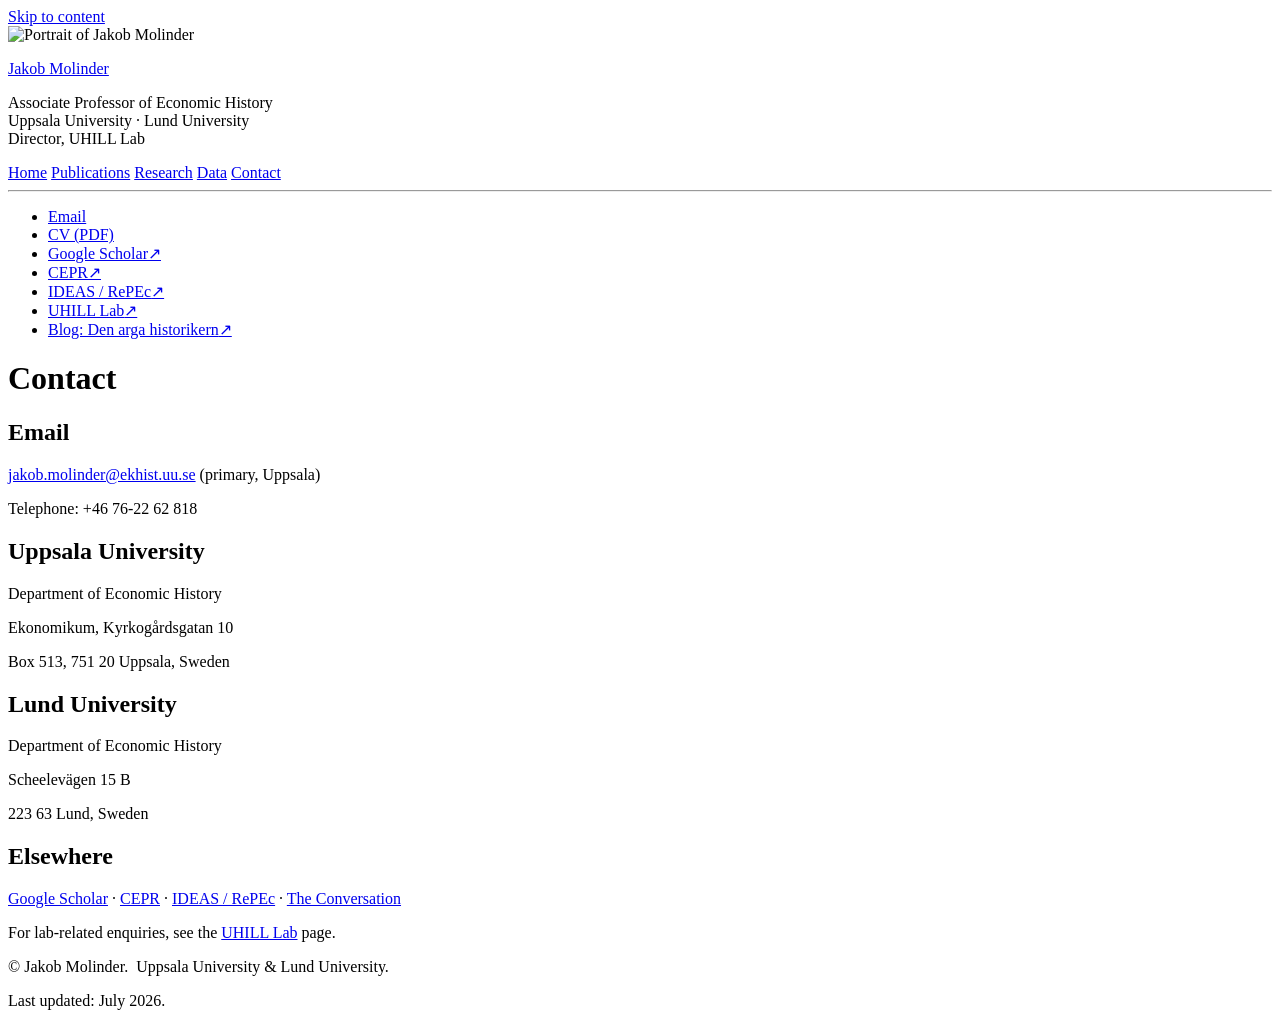
==== contact.html @ 1388107c "Retarget site to GitHub Pages URL; add .nojekyll Co-Authored-By: Claude Opus 4.8 (1M context) <norep" ====
<!DOCTYPE html>
<html lang="en">
<head>
  <meta charset="utf-8">
  <meta name="viewport" content="width=device-width, initial-scale=1">
  <title>Contact — Jakob Molinder</title>
  <meta name="description" content="Contact details for Jakob Molinder, Department of Economic History, Uppsala University and Lund University.">
  <link rel="canonical" href="https://jakobmolinder-uu.github.io/contact.html">
  <link rel="icon" href="assets/img/favicon.svg" type="image/svg+xml">
  <link rel="icon" href="assets/img/favicon-48.png" sizes="48x48">
  <link rel="apple-touch-icon" href="assets/img/apple-touch-icon.png">
  <meta name="twitter:card" content="summary">
  <link rel="stylesheet" href="css/style.css">
  <meta property="og:type" content="website">
  <meta property="og:title" content="Contact — Jakob Molinder">
  <meta property="og:url" content="https://jakobmolinder-uu.github.io/contact.html">
  <meta property="og:description" content="Contact details for Jakob Molinder, Department of Economic History, Uppsala University and Lund University.">
  <meta property="og:image" content="https://jakobmolinder-uu.github.io/assets/img/jakob-molinder.jpg">
</head>
<body>
<a class="skip" href="#main">Skip to content</a>
<div class="layout">

  <aside class="sidebar">
    <img class="sidebar__photo" src="assets/img/jakob-molinder.jpg" alt="Portrait of Jakob Molinder" width="190" height="190">
    <p class="sidebar__name"><a href="index.html">Jakob Molinder</a></p>
    <p class="sidebar__title">
      <span class="role">Associate Professor of Economic History</span><br>
      Uppsala University &middot; Lund University<br>
      Director, UHILL Lab
    </p>
    <nav class="nav" aria-label="Primary">
      <a href="index.html">Home</a>
      <a href="publications.html">Publications</a>
      <a href="research.html">Research</a>
      <a href="data.html">Data</a>
      <a href="contact.html" class="is-active">Contact</a>
    </nav>
    <hr class="sidebar__divider">
    <ul class="links">
      <li><a href="mailto:jakob.molinder@ekhist.uu.se">Email</a></li>
      <li><a href="assets/cv.pdf">CV (PDF)</a></li>
      <li><a href="https://scholar.google.se/citations?user=_pGQ968AAAAJ&hl=en" rel="noopener">Google Scholar<span class="ext">&#8599;</span></a></li>
      <li><a href="https://cepr.org/about/people/jakob-molinder" rel="noopener">CEPR<span class="ext">&#8599;</span></a></li>
      <li><a href="https://ideas.repec.org/f/pmo867.html" rel="noopener">IDEAS / RePEc<span class="ext">&#8599;</span></a></li>
      <li><a href="https://www.uu.se/en/research/uppsala-history-of-inequality-and-labor-lab" rel="noopener">UHILL Lab<span class="ext">&#8599;</span></a></li>
      <li><a href="https://denargahistorikern.com/" rel="noopener">Blog: Den arga historikern<span class="ext">&#8599;</span></a></li>
    </ul>
  </aside>

  <main class="content" id="main">
    <h1 class="page-title">Contact</h1>

    <div class="contact-block">
      <h2>Email</h2>
      <p><a href="mailto:jakob.molinder@ekhist.uu.se">jakob.molinder@ekhist.uu.se</a> (primary, Uppsala)</p>
      <p class="muted">Telephone: +46 76-22 62 818</p>
    </div>

    <div class="contact-block">
      <h2>Uppsala University</h2>
      <p>Department of Economic History</p>
      <p>Ekonomikum, Kyrkogårdsgatan 10</p>
      <p>Box 513, 751 20 Uppsala, Sweden</p>
    </div>

    <div class="contact-block">
      <h2>Lund University</h2>
      <p>Department of Economic History</p>
      <p>Scheelevägen 15 B</p>
      <p>223 63 Lund, Sweden</p>
    </div>

    <div class="contact-block">
      <h2>Elsewhere</h2>
      <p>
        <a href="https://scholar.google.se/citations?user=_pGQ968AAAAJ&hl=en" rel="noopener">Google Scholar</a> &middot;
        <a href="https://cepr.org/about/people/jakob-molinder" rel="noopener">CEPR</a> &middot;
        <a href="https://ideas.repec.org/f/pmo867.html" rel="noopener">IDEAS / RePEc</a> &middot;
        <a href="https://theconversation.com/profiles/jakob-molinder-1233093" rel="noopener">The Conversation</a>
      </p>
      <p>For lab-related enquiries, see the
      <a href="https://www.uu.se/en/research/uppsala-history-of-inequality-and-labor-lab" rel="noopener">UHILL&nbsp;Lab</a> page.</p>
    </div>

    <footer class="footer">
      <p>&copy; Jakob Molinder. &nbsp;Uppsala University &amp; Lund University.</p>
      <p>Last updated: July 2026.</p>
    </footer>

  </main>
</div>
</body>
</html>
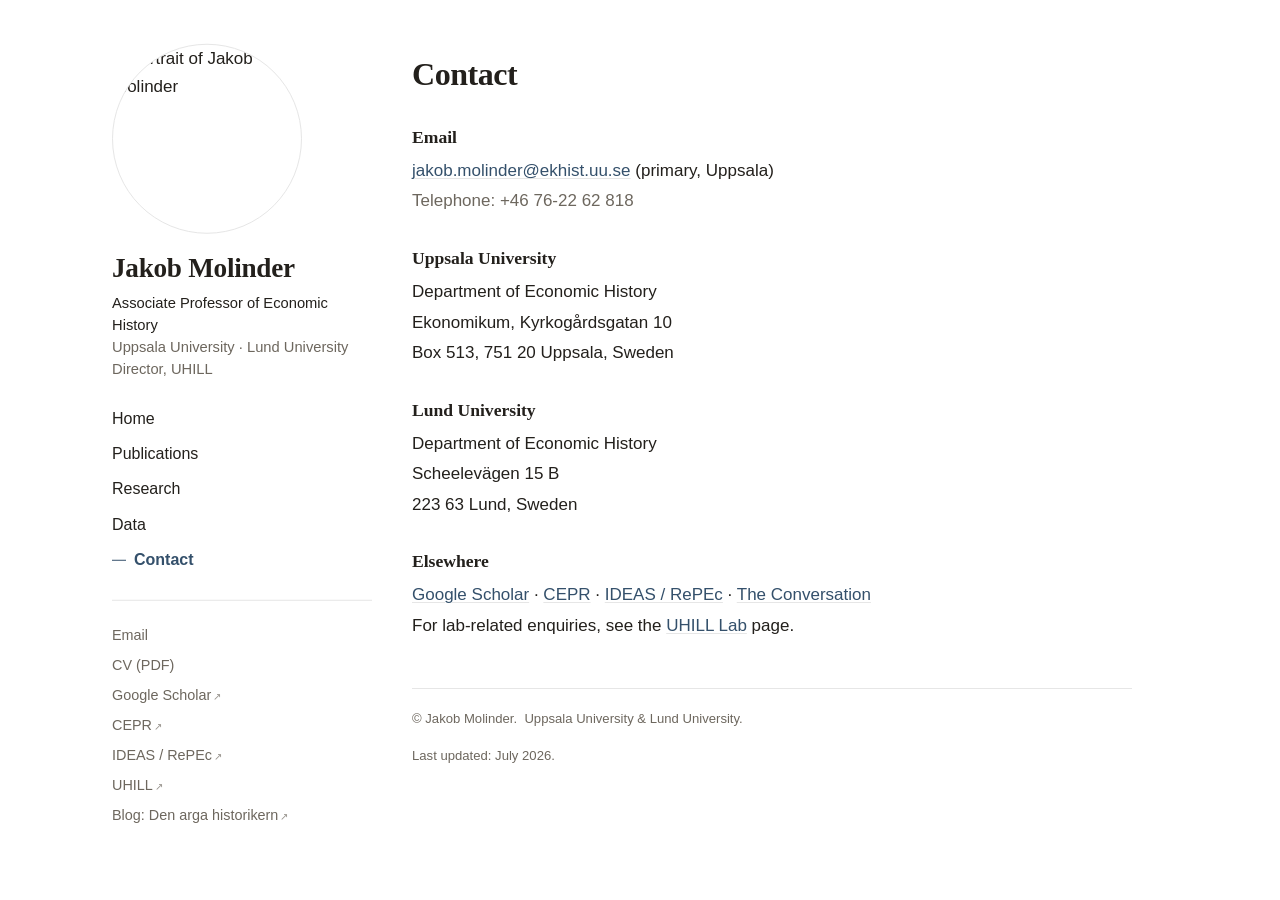
==== commit eef316a5: "Design: white background, personal 'What I'm working on' section, drop card styling, UHILL naming (n" ====
--- a/contact.html
+++ b/contact.html
@@ -27,7 +27,7 @@
     <p class="sidebar__title">
       <span class="role">Associate Professor of Economic History</span><br>
       Uppsala University &middot; Lund University<br>
-      Director, UHILL Lab
+      Director, UHILL
     </p>
     <nav class="nav" aria-label="Primary">
       <a href="index.html">Home</a>
@@ -43,7 +43,7 @@
       <li><a href="https://scholar.google.se/citations?user=_pGQ968AAAAJ&hl=en" rel="noopener">Google Scholar<span class="ext">&#8599;</span></a></li>
       <li><a href="https://cepr.org/about/people/jakob-molinder" rel="noopener">CEPR<span class="ext">&#8599;</span></a></li>
       <li><a href="https://ideas.repec.org/f/pmo867.html" rel="noopener">IDEAS / RePEc<span class="ext">&#8599;</span></a></li>
-      <li><a href="https://www.uu.se/en/research/uppsala-history-of-inequality-and-labor-lab" rel="noopener">UHILL Lab<span class="ext">&#8599;</span></a></li>
+      <li><a href="https://www.uu.se/en/research/uppsala-history-of-inequality-and-labor-lab" rel="noopener">UHILL<span class="ext">&#8599;</span></a></li>
       <li><a href="https://denargahistorikern.com/" rel="noopener">Blog: Den arga historikern<span class="ext">&#8599;</span></a></li>
     </ul>
   </aside>
--- a/css/style.css
+++ b/css/style.css
@@ -0,0 +1,341 @@
+/* ============================================================
+   Jakob Molinder — personal academic site
+   Single stylesheet. No external dependencies, no tracking.
+   Layout: fixed sidebar (desktop) → stacked banner (mobile).
+   ============================================================ */
+
+:root {
+  --bg:      #ffffff;
+  --surface: #ffffff;
+  --text:    #23201c;
+  --muted:   #6d675e;
+  --accent:  #34506b;
+  --accent-hover: #223749;
+  --rule:    #e6e6e6;
+  --tag-bg:  #f4f4f4;
+  --tag-text:#5a544b;
+  --on-accent:#ffffff;
+  --serif: "Iowan Old Style", "Palatino Linotype", Palatino, "Book Antiqua", Georgia, "Times New Roman", serif;
+  --sans:  -apple-system, BlinkMacSystemFont, "Segoe UI", Roboto, Helvetica, Arial, sans-serif;
+  --maxw: 720px;
+  --sidebar-w: 260px;
+}
+
+@media (prefers-color-scheme: dark) {
+  :root {
+    --bg:      #14161a;
+    --surface: #20242b;
+    --text:    #e7e3db;
+    --muted:   #9d968b;
+    --accent:  #8fb6d6;
+    --accent-hover: #b3cfe6;
+    --rule:    #333840;
+    --tag-bg:  #23272e;
+    --tag-text:#b7b0a4;
+    --on-accent:#14161a;
+  }
+}
+
+/* ---------- reset / base ---------- */
+*, *::before, *::after { box-sizing: border-box; }
+html { -webkit-text-size-adjust: 100%; scroll-behavior: smooth; }
+@media (prefers-reduced-motion: reduce) { html { scroll-behavior: auto; } }
+.visually-hidden {
+  position: absolute; width: 1px; height: 1px; padding: 0; margin: -1px;
+  overflow: hidden; clip: rect(0 0 0 0); clip-path: inset(50%); white-space: nowrap; border: 0;
+}
+body {
+  margin: 0;
+  background: var(--bg);
+  color: var(--text);
+  font-family: var(--sans);
+  font-size: 17px;
+  line-height: 1.65;
+  -webkit-font-smoothing: antialiased;
+  text-rendering: optimizeLegibility;
+}
+img { max-width: 100%; height: auto; display: block; }
+
+a {
+  color: var(--accent);
+  text-decoration: none;
+  transition: color .15s ease;
+}
+a:hover { color: var(--accent-hover); text-decoration: underline; text-underline-offset: 2px; }
+a:focus-visible { outline: 2px solid var(--accent); outline-offset: 2px; border-radius: 2px; }
+
+/* ---------- layout ---------- */
+.layout {
+  display: flex;
+  align-items: flex-start;
+  gap: 2.5rem;
+  max-width: 1120px;
+  margin: 0 auto;
+  padding: 0 2rem;
+}
+
+/* ---------- sidebar ---------- */
+.sidebar {
+  width: var(--sidebar-w);
+  flex: 0 0 var(--sidebar-w);
+  position: sticky;
+  top: 2rem;
+  align-self: flex-start;
+  padding: 2.6rem 0 2rem;
+}
+.sidebar__photo {
+  width: 190px;
+  height: 190px;
+  border-radius: 50%;
+  object-fit: cover;
+  object-position: 50% 22%;
+  border: 1px solid var(--rule);
+  margin-bottom: 1.2rem;
+}
+.sidebar__name {
+  font-family: var(--serif);
+  font-size: 1.7rem;
+  line-height: 1.15;
+  font-weight: 600;
+  margin: 0 0 .5rem;
+  letter-spacing: -0.01em;
+}
+.sidebar__name a { color: inherit; }
+.sidebar__name a:hover { color: inherit; text-decoration: none; }
+.sidebar__title {
+  font-size: .92rem;
+  color: var(--muted);
+  line-height: 1.5;
+  margin: 0 0 1.3rem;
+}
+.sidebar__title .role { color: var(--text); font-weight: 500; }
+
+/* nav */
+.nav { margin: 0 0 1.4rem; }
+.nav a {
+  display: block;
+  font-size: 1rem;
+  padding: .28rem 0;
+  color: var(--text);
+  border: 0;
+}
+.nav a:hover { color: var(--accent); text-decoration: none; }
+.nav a.is-active {
+  color: var(--accent);
+  font-weight: 600;
+}
+.nav a.is-active::before {
+  content: "";
+  display: inline-block;
+  width: 14px;
+  height: 1px;
+  background: var(--accent);
+  vertical-align: middle;
+  margin-right: 8px;
+}
+
+.sidebar__divider { border: 0; border-top: 1px solid var(--rule); margin: 1.2rem 0; }
+
+/* link list */
+.links { list-style: none; margin: 0; padding: 0; }
+.links li { margin: 0; }
+.links a {
+  display: inline-block;
+  font-size: .9rem;
+  padding: .2rem 0;
+  color: var(--muted);
+}
+.links a:hover { color: var(--accent); text-decoration: none; }
+.links a .ext { font-size: .72em; opacity: .7; margin-left: 2px; }
+
+/* ---------- content ---------- */
+.content {
+  flex: 1 1 auto;
+  min-width: 0;
+  max-width: var(--maxw);
+  padding: 3rem 0 5rem;
+}
+.content > *:first-child { margin-top: 0; }
+
+.lead {
+  font-size: 1.12rem;
+  line-height: 1.7;
+}
+.lead p:first-child { margin-top: 0; }
+
+/* research-interests line */
+.tags {
+  margin: .1rem 0 0;
+  font-size: .95rem;
+  color: var(--muted);
+}
+.tags .label { color: var(--text); font-weight: 600; }
+
+/* persistent, subtle underline for in-prose links (nav/pills stay clean) */
+.lead a, .news a, .selected a, .contact-block a, .dataset p a {
+  text-decoration: underline;
+  text-underline-offset: 2px;
+  text-decoration-thickness: 1px;
+  text-decoration-color: var(--rule);
+}
+.lead a:hover, .news a:hover, .selected a:hover,
+.contact-block a:hover, .dataset p a:hover { text-decoration-color: var(--accent); }
+
+h1.page-title {
+  font-family: var(--serif);
+  font-size: 2rem;
+  font-weight: 600;
+  letter-spacing: -0.015em;
+  margin: 0 0 1.4rem;
+}
+
+.section { margin-top: 2.8rem; }
+.section__head {
+  font-family: var(--serif);
+  font-size: 1.28rem;
+  font-weight: 600;
+  margin: 0 0 1.1rem;
+  padding-bottom: .4rem;
+  border-bottom: 1px solid var(--rule);
+  letter-spacing: -0.01em;
+}
+.section__more { font-size: .9rem; }
+
+/* news feed */
+.news { list-style: none; margin: 0; padding: 0; }
+.news li {
+  display: grid;
+  grid-template-columns: 3.4rem 1fr;
+  gap: .9rem;
+  padding: .55rem 0;
+  border-bottom: 1px solid var(--rule);
+}
+.news li:last-child { border-bottom: 0; }
+.news .yr {
+  font-variant-numeric: tabular-nums;
+  color: var(--muted);
+  font-size: .9rem;
+  padding-top: .05rem;
+}
+.news .what { font-size: .98rem; }
+
+/* publications */
+.pub-group { margin-top: 2.4rem; }
+.pub-list { list-style: none; margin: 0; padding: 0; }
+.pub {
+  padding: .95rem 0;
+  border-bottom: 1px solid var(--rule);
+}
+.pub:last-child { border-bottom: 0; }
+.pub .title { font-weight: 600; }
+.pub .authors { color: var(--text); }
+.pub .venue { color: var(--muted); font-style: italic; }
+.pub .yr { color: var(--muted); }
+.pub-links {
+  margin-top: .35rem;
+  display: flex;
+  flex-wrap: wrap;
+  gap: .4rem;
+}
+.pub-links a {
+  font-size: .78rem;
+  padding: .16rem .6rem;
+  background: transparent;
+  color: var(--accent);
+  border: 1px solid var(--rule);
+  border-radius: 4px;
+  line-height: 1.6;
+}
+.pub-links a:hover,
+.pub-links a:focus-visible { background: var(--accent); color: var(--on-accent); border-color: var(--accent); text-decoration: none; }
+
+/* selected pubs (compact) */
+.selected { list-style: none; margin: 0; padding: 0; }
+.selected li { padding: .5rem 0; border-bottom: 1px solid var(--rule); font-size: .98rem; }
+.selected li:last-child { border-bottom: 0; }
+.selected .venue { color: var(--muted); font-style: italic; }
+
+/* datasets */
+.dataset {
+  padding: 1.2rem 0;
+  border-bottom: 1px solid var(--rule);
+}
+.dataset:last-child { border-bottom: 0; }
+.dataset h2 { font-family: var(--serif); font-size: 1.1rem; margin: 0 0 .35rem; }
+.dataset p { margin: .3rem 0 .6rem; font-size: .96rem; }
+.dataset .files { display: flex; flex-wrap: wrap; gap: .5rem; }
+.dataset .files a {
+  font-size: .82rem;
+  padding: .2rem .7rem;
+  border: 1px solid var(--rule);
+  border-radius: 5px;
+  color: var(--accent);
+}
+.dataset .files a:hover,
+.dataset .files a:focus-visible { background: var(--accent); color: var(--on-accent); border-color: var(--accent); text-decoration: none; }
+
+/* contact */
+.contact-block { margin-bottom: 1.8rem; }
+.contact-block h2 { font-family: var(--serif); font-size: 1.1rem; margin: 0 0 .3rem; }
+.contact-block p { margin: .15rem 0; color: var(--text); }
+.contact-block .muted { color: var(--muted); }
+
+/* misc */
+p { margin: 0 0 1rem; }
+strong { font-weight: 600; }
+.footer {
+  margin-top: 3rem;
+  padding-top: 1.2rem;
+  border-top: 1px solid var(--rule);
+  font-size: .82rem;
+  color: var(--muted);
+}
+
+/* skip link */
+.skip {
+  position: absolute; left: -9999px; top: 0;
+  background: var(--accent); color: var(--on-accent); padding: .5rem .9rem; border-radius: 0 0 6px 0; z-index: 10;
+}
+.skip:focus { left: 0; }
+
+/* ---------- responsive ---------- */
+@media (max-width: 880px) {
+  .layout { display: block; padding: 0 1.3rem; }
+  .sidebar {
+    position: static;
+    width: auto;
+    flex: none;
+    height: auto;
+    overflow: visible;
+    padding: 2rem 0 1.4rem;
+    text-align: center;
+    border-bottom: 1px solid var(--rule);
+  }
+  .sidebar__photo { margin: 0 auto 1.1rem; width: 150px; height: 150px; }
+  .sidebar__title { margin-bottom: 1.2rem; }
+  .nav {
+    display: flex;
+    flex-wrap: wrap;
+    justify-content: center;
+    gap: .3rem 1.3rem;
+    margin-bottom: 1.2rem;
+  }
+  .nav a { padding: .2rem 0; }
+  .nav a.is-active::before { display: none; }
+  .sidebar__divider { display: none; }
+  .links {
+    display: flex;
+    flex-wrap: wrap;
+    justify-content: center;
+    gap: .35rem 1.1rem;
+    margin-top: .3rem;
+  }
+  .links a { padding: .38rem 0; }
+  .content { padding: 2.2rem 0 3.5rem; max-width: none; }
+  .news li { grid-template-columns: 3rem 1fr; }
+}
+
+@media (max-width: 460px) {
+  body { font-size: 16px; }
+  .layout { padding: 0 1rem; }
+}
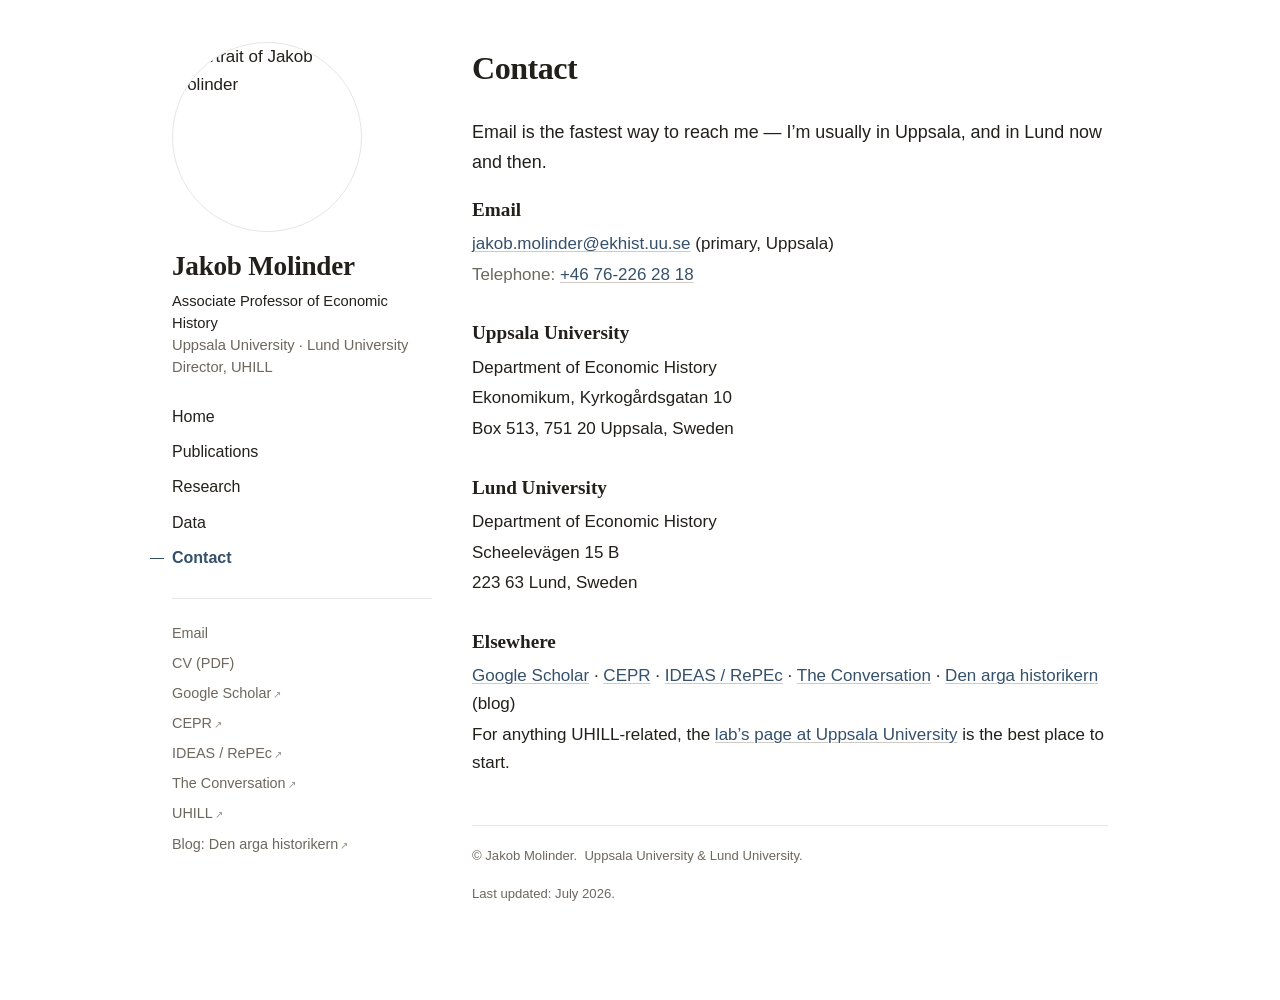
==== commit c3878424: "Apply multi-agent review round 2: fix UHILL naming (incl. nbsp variants), personal-voice UHILL/Resea" ====
--- a/contact.html
+++ b/contact.html
@@ -16,6 +16,7 @@
   <meta property="og:url" content="https://jakobmolinder-uu.github.io/contact.html">
   <meta property="og:description" content="Contact details for Jakob Molinder, Department of Economic History, Uppsala University and Lund University.">
   <meta property="og:image" content="https://jakobmolinder-uu.github.io/assets/img/jakob-molinder.jpg">
+  <meta property="og:image:alt" content="Jakob Molinder">
 </head>
 <body>
 <a class="skip" href="#main">Skip to content</a>
@@ -43,6 +44,7 @@
       <li><a href="https://scholar.google.se/citations?user=_pGQ968AAAAJ&hl=en" rel="noopener">Google Scholar<span class="ext">&#8599;</span></a></li>
       <li><a href="https://cepr.org/about/people/jakob-molinder" rel="noopener">CEPR<span class="ext">&#8599;</span></a></li>
       <li><a href="https://ideas.repec.org/f/pmo867.html" rel="noopener">IDEAS / RePEc<span class="ext">&#8599;</span></a></li>
+      <li><a href="https://theconversation.com/profiles/jakob-molinder-1233093" rel="noopener">The Conversation<span class="ext">&#8599;</span></a></li>
       <li><a href="https://www.uu.se/en/research/uppsala-history-of-inequality-and-labor-lab" rel="noopener">UHILL<span class="ext">&#8599;</span></a></li>
       <li><a href="https://denargahistorikern.com/" rel="noopener">Blog: Den arga historikern<span class="ext">&#8599;</span></a></li>
     </ul>
@@ -50,11 +52,13 @@
 
   <main class="content" id="main">
     <h1 class="page-title">Contact</h1>
+    <p class="lead">Email is the fastest way to reach me &mdash; I&rsquo;m usually in Uppsala,
+    and in Lund now and then.</p>
 
     <div class="contact-block">
       <h2>Email</h2>
       <p><a href="mailto:jakob.molinder@ekhist.uu.se">jakob.molinder@ekhist.uu.se</a> (primary, Uppsala)</p>
-      <p class="muted">Telephone: +46 76-22 62 818</p>
+      <p class="muted">Telephone: <a href="tel:+46762262818">+46&nbsp;76-226&nbsp;28&nbsp;18</a></p>
     </div>
 
     <div class="contact-block">
@@ -77,10 +81,12 @@
         <a href="https://scholar.google.se/citations?user=_pGQ968AAAAJ&hl=en" rel="noopener">Google Scholar</a> &middot;
         <a href="https://cepr.org/about/people/jakob-molinder" rel="noopener">CEPR</a> &middot;
         <a href="https://ideas.repec.org/f/pmo867.html" rel="noopener">IDEAS / RePEc</a> &middot;
-        <a href="https://theconversation.com/profiles/jakob-molinder-1233093" rel="noopener">The Conversation</a>
+        <a href="https://theconversation.com/profiles/jakob-molinder-1233093" rel="noopener">The Conversation</a> &middot;
+        <a href="https://denargahistorikern.com/" rel="noopener">Den arga historikern</a> (blog)
       </p>
-      <p>For lab-related enquiries, see the
-      <a href="https://www.uu.se/en/research/uppsala-history-of-inequality-and-labor-lab" rel="noopener">UHILL&nbsp;Lab</a> page.</p>
+      <p>For anything UHILL-related, the
+      <a href="https://www.uu.se/en/research/uppsala-history-of-inequality-and-labor-lab" rel="noopener">lab&rsquo;s page at Uppsala University</a>
+      is the best place to start.</p>
     </div>
 
     <footer class="footer">
--- a/css/style.css
+++ b/css/style.css
@@ -6,35 +6,21 @@
 
 :root {
   --bg:      #ffffff;
-  --surface: #ffffff;
   --text:    #23201c;
   --muted:   #6d675e;
   --accent:  #34506b;
   --accent-hover: #223749;
   --rule:    #e6e6e6;
-  --tag-bg:  #f4f4f4;
-  --tag-text:#5a544b;
+  --rule-strong: #cfcac3;
   --on-accent:#ffffff;
   --serif: "Iowan Old Style", "Palatino Linotype", Palatino, "Book Antiqua", Georgia, "Times New Roman", serif;
   --sans:  -apple-system, BlinkMacSystemFont, "Segoe UI", Roboto, Helvetica, Arial, sans-serif;
-  --maxw: 720px;
+  --maxw: 680px;
   --sidebar-w: 260px;
-}
-
-@media (prefers-color-scheme: dark) {
-  :root {
-    --bg:      #14161a;
-    --surface: #20242b;
-    --text:    #e7e3db;
-    --muted:   #9d968b;
-    --accent:  #8fb6d6;
-    --accent-hover: #b3cfe6;
-    --rule:    #333840;
-    --tag-bg:  #23272e;
-    --tag-text:#b7b0a4;
-    --on-accent:#14161a;
-  }
-}
+  color-scheme: light;
+}
+
+/* Light theme only — always white background, regardless of the OS dark-mode setting. */
 
 /* ---------- reset / base ---------- */
 *, *::before, *::after { box-sizing: border-box; }
@@ -69,7 +55,7 @@
   display: flex;
   align-items: flex-start;
   gap: 2.5rem;
-  max-width: 1120px;
+  max-width: 1000px;
   margin: 0 auto;
   padding: 0 2rem;
 }
@@ -78,8 +64,6 @@
 .sidebar {
   width: var(--sidebar-w);
   flex: 0 0 var(--sidebar-w);
-  position: sticky;
-  top: 2rem;
   align-self: flex-start;
   padding: 2.6rem 0 2rem;
 }
@@ -121,17 +105,18 @@
 }
 .nav a:hover { color: var(--accent); text-decoration: none; }
 .nav a.is-active {
+  position: relative;
   color: var(--accent);
   font-weight: 600;
 }
 .nav a.is-active::before {
   content: "";
-  display: inline-block;
+  position: absolute;
+  left: -22px;
+  top: 50%;
   width: 14px;
   height: 1px;
   background: var(--accent);
-  vertical-align: middle;
-  margin-right: 8px;
 }
 
 .sidebar__divider { border: 0; border-top: 1px solid var(--rule); margin: 1.2rem 0; }
@@ -153,7 +138,7 @@
   flex: 1 1 auto;
   min-width: 0;
   max-width: var(--maxw);
-  padding: 3rem 0 5rem;
+  padding: 2.6rem 0 5rem;
 }
 .content > *:first-child { margin-top: 0; }
 
@@ -176,7 +161,7 @@
   text-decoration: underline;
   text-underline-offset: 2px;
   text-decoration-thickness: 1px;
-  text-decoration-color: var(--rule);
+  text-decoration-color: var(--rule-strong);
 }
 .lead a:hover, .news a:hover, .selected a:hover,
 .contact-block a:hover, .dataset p a:hover { text-decoration-color: var(--accent); }
@@ -191,6 +176,10 @@
 
 .section { margin-top: 2.8rem; }
 .section__head {
+  display: flex;
+  justify-content: space-between;
+  align-items: baseline;
+  gap: 1rem;
   font-family: var(--serif);
   font-size: 1.28rem;
   font-weight: 600;
@@ -199,7 +188,13 @@
   border-bottom: 1px solid var(--rule);
   letter-spacing: -0.01em;
 }
-.section__more { font-size: .9rem; }
+.section__more {
+  font-family: var(--sans);
+  font-size: .85rem;
+  font-weight: 400;
+  letter-spacing: 0;
+  white-space: nowrap;
+}
 
 /* news feed */
 .news { list-style: none; margin: 0; padding: 0; }
@@ -229,6 +224,7 @@
 .pub:last-child { border-bottom: 0; }
 .pub .title { font-weight: 600; }
 .pub .authors { color: var(--text); }
+.pub .authors strong { font-weight: 500; } /* own name stays findable but titles carry the bold */
 .pub .venue { color: var(--muted); font-style: italic; }
 .pub .yr { color: var(--muted); }
 .pub-links {
@@ -238,11 +234,11 @@
   gap: .4rem;
 }
 .pub-links a {
-  font-size: .78rem;
+  font-size: .8rem;
   padding: .16rem .6rem;
   background: transparent;
   color: var(--accent);
-  border: 1px solid var(--rule);
+  border: 1px solid var(--rule-strong);
   border-radius: 4px;
   line-height: 1.6;
 }
@@ -261,14 +257,14 @@
   border-bottom: 1px solid var(--rule);
 }
 .dataset:last-child { border-bottom: 0; }
-.dataset h2 { font-family: var(--serif); font-size: 1.1rem; margin: 0 0 .35rem; }
+.dataset h2 { font-family: var(--serif); font-size: 1.2rem; margin: .2rem 0 .35rem; }
 .dataset p { margin: .3rem 0 .6rem; font-size: .96rem; }
 .dataset .files { display: flex; flex-wrap: wrap; gap: .5rem; }
 .dataset .files a {
   font-size: .82rem;
   padding: .2rem .7rem;
-  border: 1px solid var(--rule);
-  border-radius: 5px;
+  border: 1px solid var(--rule-strong);
+  border-radius: 4px;
   color: var(--accent);
 }
 .dataset .files a:hover,
@@ -276,7 +272,7 @@
 
 /* contact */
 .contact-block { margin-bottom: 1.8rem; }
-.contact-block h2 { font-family: var(--serif); font-size: 1.1rem; margin: 0 0 .3rem; }
+.contact-block h2 { font-family: var(--serif); font-size: 1.2rem; margin: 0 0 .3rem; }
 .contact-block p { margin: .15rem 0; color: var(--text); }
 .contact-block .muted { color: var(--muted); }
 
@@ -302,11 +298,8 @@
 @media (max-width: 880px) {
   .layout { display: block; padding: 0 1.3rem; }
   .sidebar {
-    position: static;
     width: auto;
     flex: none;
-    height: auto;
-    overflow: visible;
     padding: 2rem 0 1.4rem;
     text-align: center;
     border-bottom: 1px solid var(--rule);
@@ -330,7 +323,8 @@
     gap: .35rem 1.1rem;
     margin-top: .3rem;
   }
-  .links a { padding: .38rem 0; }
+  .links a { padding: .55rem 0; } /* ~44px touch targets */
+  .nav a { padding: .45rem 0; }
   .content { padding: 2.2rem 0 3.5rem; max-width: none; }
   .news li { grid-template-columns: 3rem 1fr; }
 }
@@ -338,4 +332,6 @@
 @media (max-width: 460px) {
   body { font-size: 16px; }
   .layout { padding: 0 1rem; }
-}
+  .sidebar__photo { width: 120px; height: 120px; }
+  .links a { font-size: .85rem; }
+}
